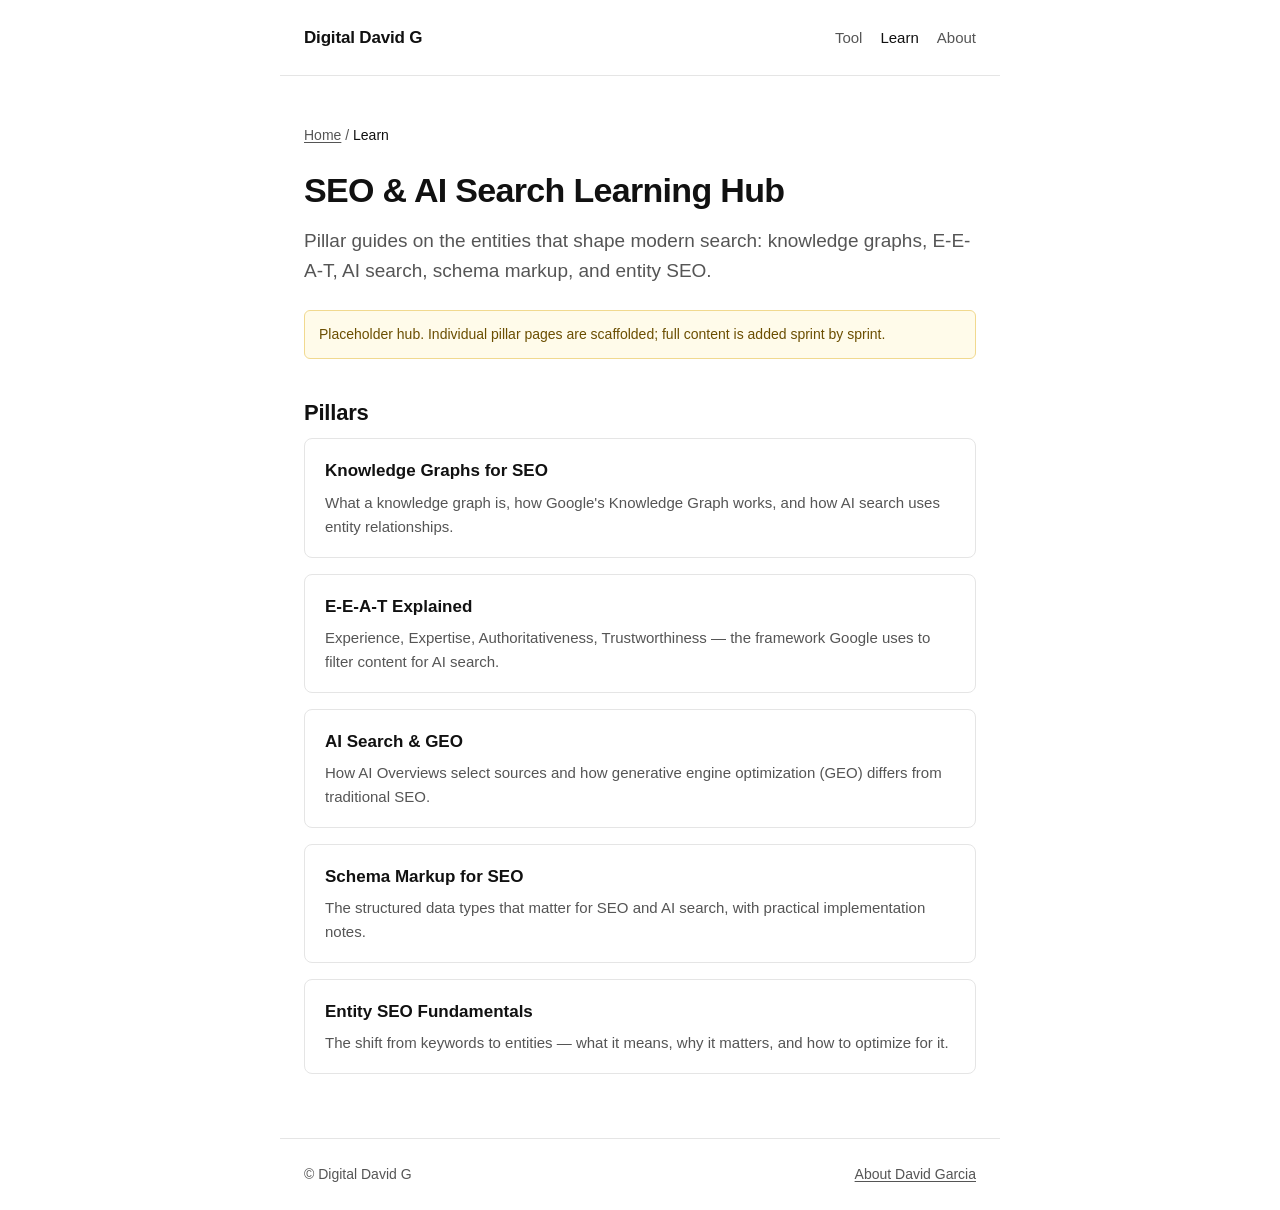
==== learn/index.html @ 8f2534fd "Sprint 0: scaffold /learn, /tool, /about alongside existing site Adds static HTML pages for the know" ====
<!doctype html>
<html lang="en">
<head>
  <meta charset="utf-8">
  <meta name="viewport" content="width=device-width, initial-scale=1">
  <title>SEO & AI Search Learning Hub — Knowledge Graphs, E-E-A-T, Schema | Digital David G</title>
  <meta name="description" content="Learn SEO, AI search, knowledge graphs, E-E-A-T, schema markup, and entity SEO — explained for marketers and business owners by David Garcia.">
  <link rel="canonical" href="https://digitaldavidg.com/learn/">
  <meta property="og:type" content="website">
  <meta property="og:url" content="https://digitaldavidg.com/learn/">
  <meta property="og:title" content="SEO & AI Search Learning Hub">
  <meta property="og:description" content="Pillars on knowledge graphs, E-E-A-T, AI search, schema markup, and entity SEO.">
  <meta property="og:site_name" content="Digital David G">
  <meta name="twitter:card" content="summary_large_image">
  <link rel="stylesheet" href="/assets/css/site.css">
  <script type="application/ld+json">
  {
    "@context": "https://schema.org",
    "@type": "CollectionPage",
    "@id": "https://digitaldavidg.com/learn/#webpage",
    "url": "https://digitaldavidg.com/learn/",
    "name": "SEO & AI Search Learning Hub",
    "description": "Pillar pages on knowledge graphs, E-E-A-T, AI search, schema markup, and entity SEO.",
    "isPartOf": { "@id": "https://digitaldavidg.com/#website" },
    "about": [
      { "@type": "Thing", "name": "Knowledge graph" },
      { "@type": "Thing", "name": "E-E-A-T" },
      { "@type": "Thing", "name": "AI search" },
      { "@type": "Thing", "name": "Schema markup" },
      { "@type": "Thing", "name": "Entity SEO" }
    ]
  }
  </script>
  <script type="application/ld+json">
  {
    "@context": "https://schema.org",
    "@type": "BreadcrumbList",
    "itemListElement": [
      { "@type": "ListItem", "position": 1, "name": "Home", "item": "https://digitaldavidg.com/" },
      { "@type": "ListItem", "position": 2, "name": "Learn", "item": "https://digitaldavidg.com/learn/" }
    ]
  }
  </script>
</head>
<body>
  <header class="site-header">
    <a class="brand" href="/">Digital David G</a>
    <nav class="site-nav" aria-label="Primary">
      <a href="/tool/">Tool</a>
      <a href="/learn/" aria-current="page">Learn</a>
      <a href="/about/">About</a>
    </nav>
  </header>

  <main>
    <nav class="breadcrumbs" aria-label="Breadcrumb">
      <a href="/">Home</a> / <span aria-current="page">Learn</span>
    </nav>

    <h1>SEO &amp; AI Search Learning Hub</h1>
    <p class="lede">Pillar guides on the entities that shape modern search: knowledge graphs, E-E-A-T, AI search, schema markup, and entity SEO.</p>

    <p class="placeholder-note">Placeholder hub. Individual pillar pages are scaffolded; full content is added sprint by sprint.</p>

    <h2>Pillars</h2>
    <ul class="pillar-list">
      <li>
        <a href="/learn/knowledge-graphs/">Knowledge Graphs for SEO</a>
        <p>What a knowledge graph is, how Google's Knowledge Graph works, and how AI search uses entity relationships.</p>
      </li>
      <li>
        <a href="/learn/eeat/">E-E-A-T Explained</a>
        <p>Experience, Expertise, Authoritativeness, Trustworthiness — the framework Google uses to filter content for AI search.</p>
      </li>
      <li>
        <a href="/learn/ai-search/">AI Search &amp; GEO</a>
        <p>How AI Overviews select sources and how generative engine optimization (GEO) differs from traditional SEO.</p>
      </li>
      <li>
        <a href="/learn/schema/">Schema Markup for SEO</a>
        <p>The structured data types that matter for SEO and AI search, with practical implementation notes.</p>
      </li>
      <li>
        <a href="/learn/entity-seo/">Entity SEO Fundamentals</a>
        <p>The shift from keywords to entities — what it means, why it matters, and how to optimize for it.</p>
      </li>
    </ul>
  </main>

  <footer class="site-footer">
    <span>&copy; Digital David G</span>
    <span><a href="/about/">About David Garcia</a></span>
  </footer>
</body>
</html>
---- assets/css/site.css ----
/* Minimal placeholder stylesheet for new /learn/, /tool/, /about/ pages.
   The existing root index.html is not in this repo, so these pages ship with
   a neutral style meant to be replaced once the site's visual language is
   available. Keep structure; swap tokens. */

:root {
  --ink: #111;
  --ink-muted: #555;
  --rule: #e5e5e5;
  --accent: #0b3b6f;
  --bg: #fff;
  --max-width: 720px;
  --font-sans: -apple-system, BlinkMacSystemFont, "Segoe UI", Roboto,
    "Helvetica Neue", Arial, sans-serif;
}

* { box-sizing: border-box; }

html, body { margin: 0; padding: 0; }

body {
  font-family: var(--font-sans);
  color: var(--ink);
  background: var(--bg);
  line-height: 1.6;
  font-size: 17px;
  -webkit-font-smoothing: antialiased;
}

a { color: var(--accent); text-decoration: underline; text-underline-offset: 2px; }
a:hover { text-decoration: none; }

.site-header,
.site-footer {
  max-width: var(--max-width);
  margin: 0 auto;
  padding: 24px 24px;
}

.site-header {
  display: flex;
  align-items: center;
  justify-content: space-between;
  border-bottom: 1px solid var(--rule);
  flex-wrap: wrap;
  gap: 12px;
}

.site-header .brand {
  font-weight: 600;
  color: var(--ink);
  text-decoration: none;
  letter-spacing: -0.01em;
}

.site-nav {
  display: flex;
  gap: 18px;
  flex-wrap: wrap;
  font-size: 15px;
}

.site-nav a { color: var(--ink-muted); text-decoration: none; }
.site-nav a:hover,
.site-nav a[aria-current="page"] { color: var(--ink); }

main {
  max-width: var(--max-width);
  margin: 0 auto;
  padding: 48px 24px 64px;
}

.breadcrumbs {
  font-size: 14px;
  color: var(--ink-muted);
  margin-bottom: 24px;
}
.breadcrumbs a { color: var(--ink-muted); }
.breadcrumbs span[aria-current="page"] { color: var(--ink); }

h1 {
  font-size: 34px;
  line-height: 1.15;
  letter-spacing: -0.02em;
  margin: 0 0 16px;
}

h2 {
  font-size: 22px;
  line-height: 1.25;
  margin: 40px 0 12px;
  letter-spacing: -0.01em;
}

p { margin: 0 0 16px; }

.lede {
  font-size: 19px;
  color: var(--ink-muted);
  margin-bottom: 24px;
}

.pillar-list {
  list-style: none;
  padding: 0;
  margin: 0;
  display: grid;
  gap: 16px;
}

.pillar-list li {
  border: 1px solid var(--rule);
  border-radius: 8px;
  padding: 18px 20px;
}

.pillar-list a { color: var(--ink); text-decoration: none; font-weight: 600; }
.pillar-list a:hover { color: var(--accent); }
.pillar-list p { margin: 6px 0 0; color: var(--ink-muted); font-size: 15px; }

.site-footer {
  border-top: 1px solid var(--rule);
  color: var(--ink-muted);
  font-size: 14px;
  display: flex;
  justify-content: space-between;
  flex-wrap: wrap;
  gap: 12px;
}
.site-footer a { color: var(--ink-muted); }

.placeholder-note {
  background: #fffbea;
  border: 1px solid #f1d98f;
  color: #6b4e00;
  padding: 12px 14px;
  border-radius: 6px;
  font-size: 14px;
  margin: 24px 0;
}
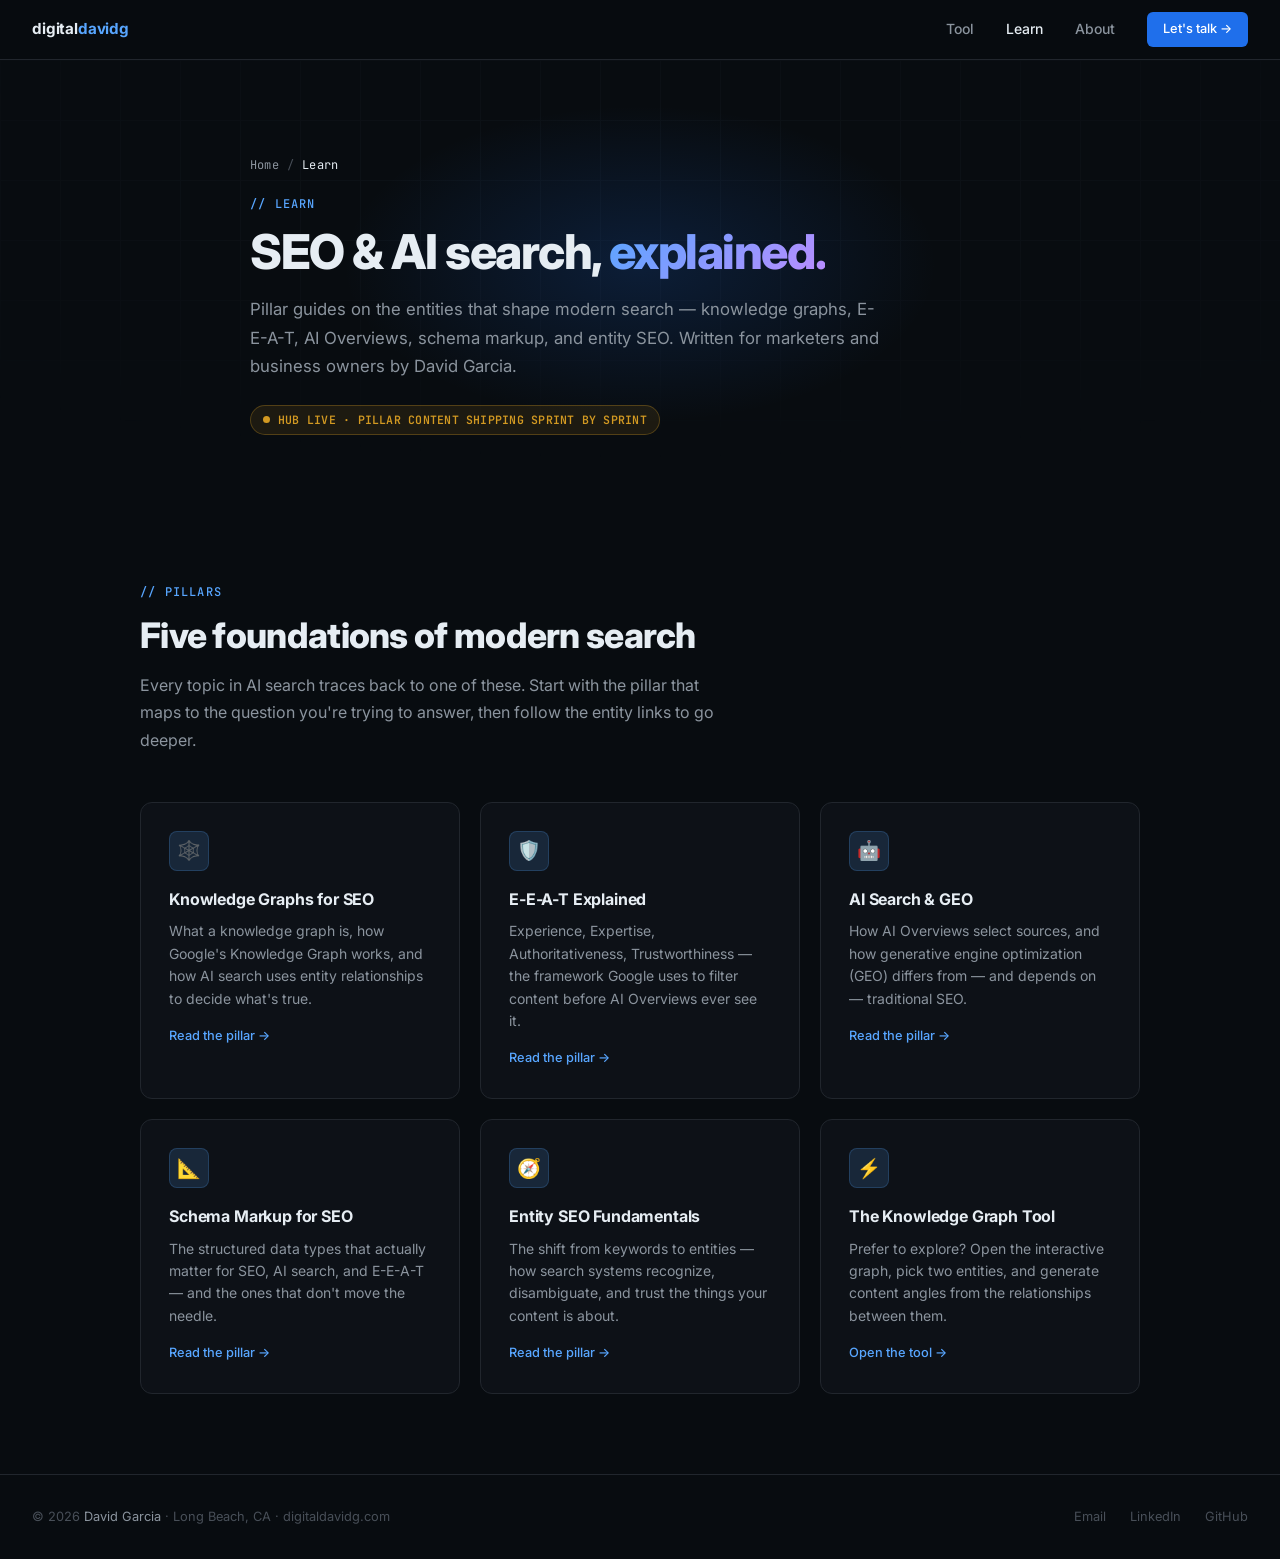
==== commit 027f86e9: "Restyle new pages to match existing digitaldavidg.com dark theme Pulled the design tokens (bg/surfac" ====
--- a/learn/index.html
+++ b/learn/index.html
@@ -3,7 +3,7 @@
 <head>
   <meta charset="utf-8">
   <meta name="viewport" content="width=device-width, initial-scale=1">
-  <title>SEO & AI Search Learning Hub — Knowledge Graphs, E-E-A-T, Schema | Digital David G</title>
+  <title>SEO &amp; AI Search Learning Hub — Knowledge Graphs, E-E-A-T, Schema | Digital David G</title>
   <meta name="description" content="Learn SEO, AI search, knowledge graphs, E-E-A-T, schema markup, and entity SEO — explained for marketers and business owners by David Garcia.">
   <link rel="canonical" href="https://digitaldavidg.com/learn/">
   <meta property="og:type" content="website">
@@ -12,7 +12,11 @@
   <meta property="og:description" content="Pillars on knowledge graphs, E-E-A-T, AI search, schema markup, and entity SEO.">
   <meta property="og:site_name" content="Digital David G">
   <meta name="twitter:card" content="summary_large_image">
+  <link rel="preconnect" href="https://fonts.googleapis.com">
+  <link rel="preconnect" href="https://fonts.gstatic.com" crossorigin>
+  <link href="https://fonts.googleapis.com/css2?family=Inter:wght@300;400;500;600;700;800;900&family=JetBrains+Mono:wght@400;500&display=swap" rel="stylesheet">
   <link rel="stylesheet" href="/assets/css/site.css">
+
   <script type="application/ld+json">
   {
     "@context": "https://schema.org",
@@ -43,53 +47,88 @@
   </script>
 </head>
 <body>
-  <header class="site-header">
-    <a class="brand" href="/">Digital David G</a>
-    <nav class="site-nav" aria-label="Primary">
+
+  <nav class="site-nav">
+    <a href="/" class="nav-logo">digital<span>davidg</span></a>
+    <div class="nav-links">
       <a href="/tool/">Tool</a>
       <a href="/learn/" aria-current="page">Learn</a>
       <a href="/about/">About</a>
-    </nav>
-  </header>
+      <a href="/#connect" class="nav-cta">Let's talk →</a>
+    </div>
+  </nav>
 
   <main>
-    <nav class="breadcrumbs" aria-label="Breadcrumb">
-      <a href="/">Home</a> / <span aria-current="page">Learn</span>
-    </nav>
+    <section class="page-hero">
+      <div class="page-hero-grid"></div>
+      <div class="page-hero-glow"></div>
+      <div class="page-hero-inner">
+        <nav class="breadcrumbs" aria-label="Breadcrumb">
+          <a href="/">Home</a><span class="sep">/</span><span aria-current="page">Learn</span>
+        </nav>
+        <div class="section-label">// learn</div>
+        <h1 class="page-title">SEO &amp; AI search, <em>explained.</em></h1>
+        <p class="page-lede">Pillar guides on the entities that shape modern search — knowledge graphs, E-E-A-T, AI Overviews, schema markup, and entity SEO. Written for marketers and business owners by David Garcia.</p>
+        <div class="status-badge status-placeholder">Hub live · pillar content shipping sprint by sprint</div>
+      </div>
+    </section>
 
-    <h1>SEO &amp; AI Search Learning Hub</h1>
-    <p class="lede">Pillar guides on the entities that shape modern search: knowledge graphs, E-E-A-T, AI search, schema markup, and entity SEO.</p>
+    <section>
+      <div class="section-inner">
+        <div class="section-label">// pillars</div>
+        <h2 class="section-title">Five foundations of modern search</h2>
+        <p class="section-body">Every topic in AI search traces back to one of these. Start with the pillar that maps to the question you're trying to answer, then follow the entity links to go deeper.</p>
 
-    <p class="placeholder-note">Placeholder hub. Individual pillar pages are scaffolded; full content is added sprint by sprint.</p>
-
-    <h2>Pillars</h2>
-    <ul class="pillar-list">
-      <li>
-        <a href="/learn/knowledge-graphs/">Knowledge Graphs for SEO</a>
-        <p>What a knowledge graph is, how Google's Knowledge Graph works, and how AI search uses entity relationships.</p>
-      </li>
-      <li>
-        <a href="/learn/eeat/">E-E-A-T Explained</a>
-        <p>Experience, Expertise, Authoritativeness, Trustworthiness — the framework Google uses to filter content for AI search.</p>
-      </li>
-      <li>
-        <a href="/learn/ai-search/">AI Search &amp; GEO</a>
-        <p>How AI Overviews select sources and how generative engine optimization (GEO) differs from traditional SEO.</p>
-      </li>
-      <li>
-        <a href="/learn/schema/">Schema Markup for SEO</a>
-        <p>The structured data types that matter for SEO and AI search, with practical implementation notes.</p>
-      </li>
-      <li>
-        <a href="/learn/entity-seo/">Entity SEO Fundamentals</a>
-        <p>The shift from keywords to entities — what it means, why it matters, and how to optimize for it.</p>
-      </li>
-    </ul>
+        <div class="card-grid">
+          <a class="card" href="/learn/knowledge-graphs/">
+            <div class="card-icon">🕸️</div>
+            <h3>Knowledge Graphs for SEO</h3>
+            <p>What a knowledge graph is, how Google's Knowledge Graph works, and how AI search uses entity relationships to decide what's true.</p>
+            <div class="card-link">Read the pillar →</div>
+          </a>
+          <a class="card" href="/learn/eeat/">
+            <div class="card-icon">🛡️</div>
+            <h3>E-E-A-T Explained</h3>
+            <p>Experience, Expertise, Authoritativeness, Trustworthiness — the framework Google uses to filter content before AI Overviews ever see it.</p>
+            <div class="card-link">Read the pillar →</div>
+          </a>
+          <a class="card" href="/learn/ai-search/">
+            <div class="card-icon">🤖</div>
+            <h3>AI Search &amp; GEO</h3>
+            <p>How AI Overviews select sources, and how generative engine optimization (GEO) differs from — and depends on — traditional SEO.</p>
+            <div class="card-link">Read the pillar →</div>
+          </a>
+          <a class="card" href="/learn/schema/">
+            <div class="card-icon">📐</div>
+            <h3>Schema Markup for SEO</h3>
+            <p>The structured data types that actually matter for SEO, AI search, and E-E-A-T — and the ones that don't move the needle.</p>
+            <div class="card-link">Read the pillar →</div>
+          </a>
+          <a class="card" href="/learn/entity-seo/">
+            <div class="card-icon">🧭</div>
+            <h3>Entity SEO Fundamentals</h3>
+            <p>The shift from keywords to entities — how search systems recognize, disambiguate, and trust the things your content is about.</p>
+            <div class="card-link">Read the pillar →</div>
+          </a>
+          <a class="card" href="/tool/">
+            <div class="card-icon">⚡</div>
+            <h3>The Knowledge Graph Tool</h3>
+            <p>Prefer to explore? Open the interactive graph, pick two entities, and generate content angles from the relationships between them.</p>
+            <div class="card-link">Open the tool →</div>
+          </a>
+        </div>
+      </div>
+    </section>
   </main>
 
   <footer class="site-footer">
-    <span>&copy; Digital David G</span>
-    <span><a href="/about/">About David Garcia</a></span>
+    <div class="footer-left">© 2026 <span>David Garcia</span> · Long Beach, CA · digitaldavidg.com</div>
+    <div class="footer-links">
+      <a href="mailto:david@digitaldavidg.com">Email</a>
+      <a href="https://linkedin.com/in/digitaldavidg" target="_blank" rel="noopener">LinkedIn</a>
+      <a href="https://github.com/digitaldavidg" target="_blank" rel="noopener">GitHub</a>
+    </div>
   </footer>
+
 </body>
 </html>
--- a/assets/css/site.css
+++ b/assets/css/site.css
@@ -1,140 +1,284 @@
-/* Minimal placeholder stylesheet for new /learn/, /tool/, /about/ pages.
-   The existing root index.html is not in this repo, so these pages ship with
-   a neutral style meant to be replaced once the site's visual language is
-   available. Keep structure; swap tokens. */
+/* Shared styles for /learn/, /tool/, /about/ pages.
+   Matches the tokens, typography, and component patterns from /index.html. */
+
+*, *::before, *::after { box-sizing: border-box; margin: 0; padding: 0; }
 
 :root {
-  --ink: #111;
-  --ink-muted: #555;
-  --rule: #e5e5e5;
-  --accent: #0b3b6f;
-  --bg: #fff;
-  --max-width: 720px;
-  --font-sans: -apple-system, BlinkMacSystemFont, "Segoe UI", Roboto,
-    "Helvetica Neue", Arial, sans-serif;
-}
-
-* { box-sizing: border-box; }
-
-html, body { margin: 0; padding: 0; }
+  --bg: #080c10;
+  --surface: #0d1117;
+  --surface2: #161b22;
+  --border: #21262d;
+  --border-subtle: #161b22;
+  --text: #e6edf3;
+  --text-muted: #8b949e;
+  --text-faint: #484f58;
+  --accent: #58a6ff;
+  --accent-dim: #1f6feb;
+  --accent-glow: rgba(88,166,255,0.15);
+  --green: #3fb950;
+  --green-dim: #238636;
+  --orange: #d29922;
+  --purple: #bc8cff;
+  --font: 'Inter', sans-serif;
+  --mono: 'JetBrains Mono', monospace;
+}
+
+html { scroll-behavior: smooth; }
 
 body {
-  font-family: var(--font-sans);
-  color: var(--ink);
+  font-family: var(--font);
   background: var(--bg);
+  color: var(--text);
   line-height: 1.6;
-  font-size: 17px;
-  -webkit-font-smoothing: antialiased;
-}
-
-a { color: var(--accent); text-decoration: underline; text-underline-offset: 2px; }
-a:hover { text-decoration: none; }
-
-.site-header,
-.site-footer {
-  max-width: var(--max-width);
-  margin: 0 auto;
-  padding: 24px 24px;
-}
-
-.site-header {
-  display: flex;
-  align-items: center;
-  justify-content: space-between;
-  border-bottom: 1px solid var(--rule);
-  flex-wrap: wrap;
-  gap: 12px;
-}
-
-.site-header .brand {
-  font-weight: 600;
-  color: var(--ink);
-  text-decoration: none;
-  letter-spacing: -0.01em;
-}
-
-.site-nav {
-  display: flex;
-  gap: 18px;
-  flex-wrap: wrap;
-  font-size: 15px;
-}
-
-.site-nav a { color: var(--ink-muted); text-decoration: none; }
-.site-nav a:hover,
-.site-nav a[aria-current="page"] { color: var(--ink); }
-
+  overflow-x: hidden;
+}
+
+a { color: var(--accent); text-decoration: none; }
+a:hover { color: #79b9ff; }
+
+/* ─── NAV ─── */
+nav.site-nav {
+  position: fixed; top: 0; left: 0; right: 0; z-index: 100;
+  display: flex; align-items: center; justify-content: space-between;
+  padding: 0 2rem; height: 60px;
+  background: rgba(8,12,16,0.85);
+  backdrop-filter: blur(12px);
+  border-bottom: 1px solid var(--border);
+}
+.nav-logo {
+  font-weight: 700; font-size: 0.95rem; letter-spacing: -0.01em;
+  color: var(--text); text-decoration: none;
+}
+.nav-logo span { color: var(--accent); }
+.nav-links { display: flex; gap: 2rem; align-items: center; }
+.nav-links a {
+  color: var(--text-muted); text-decoration: none; font-size: 0.875rem;
+  font-weight: 500; transition: color 0.2s;
+}
+.nav-links a:hover,
+.nav-links a[aria-current="page"] { color: var(--text); }
+.nav-cta {
+  background: var(--accent-dim); color: #fff !important;
+  padding: 0.45rem 1rem; border-radius: 6px; font-size: 0.8rem !important;
+  transition: background 0.2s !important;
+}
+.nav-cta:hover { background: var(--accent) !important; color: var(--bg) !important; }
+
+/* ─── PAGE / SECTION ─── */
 main {
-  max-width: var(--max-width);
-  margin: 0 auto;
-  padding: 48px 24px 64px;
+  padding-top: 60px; /* clear fixed nav */
+}
+
+section { padding: 5rem 2rem; }
+.section-inner { max-width: 1000px; margin: 0 auto; }
+
+.page-hero {
+  position: relative; overflow: hidden;
+  padding: 6rem 2rem 3rem;
+}
+.page-hero-grid {
+  position: absolute; inset: 0;
+  background-image:
+    linear-gradient(var(--border-subtle) 1px, transparent 1px),
+    linear-gradient(90deg, var(--border-subtle) 1px, transparent 1px);
+  background-size: 60px 60px;
+  mask-image: radial-gradient(ellipse 80% 60% at 50% 30%, black 30%, transparent 100%);
+  opacity: 0.35;
+  pointer-events: none;
+}
+.page-hero-glow {
+  position: absolute; top: 10%; left: 50%; transform: translateX(-50%);
+  width: 600px; height: 320px;
+  background: radial-gradient(ellipse, rgba(31,111,235,0.18) 0%, transparent 70%);
+  pointer-events: none;
+}
+.page-hero-inner {
+  position: relative; z-index: 1;
+  max-width: 780px; margin: 0 auto;
 }
 
 .breadcrumbs {
-  font-size: 14px;
-  color: var(--ink-muted);
-  margin-bottom: 24px;
-}
-.breadcrumbs a { color: var(--ink-muted); }
-.breadcrumbs span[aria-current="page"] { color: var(--ink); }
-
-h1 {
-  font-size: 34px;
-  line-height: 1.15;
-  letter-spacing: -0.02em;
-  margin: 0 0 16px;
-}
-
-h2 {
-  font-size: 22px;
-  line-height: 1.25;
-  margin: 40px 0 12px;
-  letter-spacing: -0.01em;
-}
-
-p { margin: 0 0 16px; }
-
-.lede {
-  font-size: 19px;
-  color: var(--ink-muted);
-  margin-bottom: 24px;
-}
-
-.pillar-list {
-  list-style: none;
-  padding: 0;
-  margin: 0;
+  font-family: var(--mono); font-size: 0.75rem;
+  color: var(--text-faint); letter-spacing: 0.02em;
+  margin-bottom: 1.25rem;
+  display: flex; gap: 0.5rem; flex-wrap: wrap;
+}
+.breadcrumbs a { color: var(--text-muted); text-decoration: none; }
+.breadcrumbs a:hover { color: var(--text); }
+.breadcrumbs span[aria-current="page"] { color: var(--text); }
+.breadcrumbs .sep { color: var(--text-faint); }
+
+.section-label {
+  font-family: var(--mono); font-size: 0.75rem; font-weight: 500;
+  color: var(--accent); letter-spacing: 0.1em; text-transform: uppercase;
+  margin-bottom: 0.75rem;
+}
+
+h1.page-title {
+  font-size: clamp(2rem, 4.5vw, 3rem); font-weight: 800;
+  line-height: 1.1; letter-spacing: -0.03em; margin-bottom: 1rem;
+}
+h1.page-title em {
+  font-style: normal;
+  background: linear-gradient(135deg, var(--accent) 0%, var(--purple) 100%);
+  -webkit-background-clip: text; -webkit-text-fill-color: transparent;
+}
+
+.page-lede {
+  font-size: 1.05rem; color: var(--text-muted);
+  max-width: 640px; margin-bottom: 1.5rem; line-height: 1.7;
+}
+
+.section-title {
+  font-size: clamp(1.6rem, 3vw, 2.2rem); font-weight: 800;
+  letter-spacing: -0.02em; margin-bottom: 1rem; line-height: 1.2;
+}
+.section-body {
+  font-size: 1rem; color: var(--text-muted); max-width: 600px;
+  line-height: 1.7; margin-bottom: 3rem;
+}
+
+/* ─── STATUS / BADGES ─── */
+.status-badge {
+  display: inline-flex; align-items: center; gap: 0.5rem;
+  font-family: var(--mono);
+  font-size: 0.72rem; font-weight: 600;
+  padding: 0.3rem 0.75rem; border-radius: 20px;
+  letter-spacing: 0.02em; text-transform: uppercase;
+  margin-bottom: 1.25rem;
+}
+.status-placeholder {
+  background: rgba(210,153,34,0.1);
+  border: 1px solid rgba(210,153,34,0.3);
+  color: var(--orange);
+}
+.status-placeholder::before {
+  content: ''; width: 7px; height: 7px; border-radius: 50%;
+  background: var(--orange);
+}
+
+/* ─── CARD GRIDS ─── */
+.card-grid {
   display: grid;
-  gap: 16px;
-}
-
-.pillar-list li {
-  border: 1px solid var(--rule);
-  border-radius: 8px;
-  padding: 18px 20px;
-}
-
-.pillar-list a { color: var(--ink); text-decoration: none; font-weight: 600; }
-.pillar-list a:hover { color: var(--accent); }
-.pillar-list p { margin: 6px 0 0; color: var(--ink-muted); font-size: 15px; }
-
-.site-footer {
-  border-top: 1px solid var(--rule);
-  color: var(--ink-muted);
-  font-size: 14px;
-  display: flex;
-  justify-content: space-between;
-  flex-wrap: wrap;
-  gap: 12px;
-}
-.site-footer a { color: var(--ink-muted); }
-
-.placeholder-note {
-  background: #fffbea;
-  border: 1px solid #f1d98f;
-  color: #6b4e00;
-  padding: 12px 14px;
-  border-radius: 6px;
-  font-size: 14px;
-  margin: 24px 0;
-}
+  grid-template-columns: repeat(auto-fit, minmax(280px, 1fr));
+  gap: 1.25rem;
+}
+
+.card {
+  background: var(--surface); border: 1px solid var(--border);
+  border-radius: 12px; padding: 1.75rem;
+  transition: border-color 0.2s, transform 0.2s;
+  position: relative; overflow: hidden;
+  text-decoration: none; color: inherit; display: block;
+}
+.card::before {
+  content: ''; position: absolute; top: 0; left: 0; right: 0; height: 2px;
+  background: linear-gradient(90deg, transparent, var(--accent), transparent);
+  opacity: 0; transition: opacity 0.3s;
+}
+.card:hover { border-color: var(--accent-dim); transform: translateY(-2px); color: inherit; }
+.card:hover::before { opacity: 1; }
+
+.card-icon {
+  width: 40px; height: 40px; border-radius: 8px;
+  background: var(--accent-glow); border: 1px solid rgba(88,166,255,0.2);
+  display: flex; align-items: center; justify-content: center;
+  font-size: 1.2rem; margin-bottom: 1rem;
+}
+.card h3 {
+  font-size: 1rem; font-weight: 700; margin-bottom: 0.5rem;
+  letter-spacing: -0.01em; color: var(--text);
+}
+.card p {
+  font-size: 0.875rem; color: var(--text-muted); line-height: 1.6;
+}
+.card-link {
+  display: inline-flex; align-items: center; gap: 0.35rem;
+  font-size: 0.8rem; color: var(--accent); margin-top: 1rem; font-weight: 500;
+}
+
+.tag-row { display: flex; flex-wrap: wrap; gap: 0.4rem; margin-top: 1rem; }
+.tag {
+  font-family: var(--mono); font-size: 0.7rem; padding: 0.25rem 0.6rem;
+  border-radius: 4px; background: var(--surface2); color: var(--text-muted);
+  border: 1px solid var(--border);
+}
+
+/* ─── BUTTONS ─── */
+.btn-primary {
+  display: inline-flex; align-items: center; gap: 0.5rem;
+  background: var(--accent); color: var(--bg);
+  padding: 0.75rem 1.5rem; border-radius: 8px;
+  font-weight: 600; font-size: 0.9rem; text-decoration: none;
+  transition: all 0.2s; border: none; cursor: pointer;
+}
+.btn-primary:hover { background: #79b9ff; transform: translateY(-1px); color: var(--bg); }
+.btn-secondary {
+  display: inline-flex; align-items: center; gap: 0.5rem;
+  background: transparent; color: var(--text);
+  padding: 0.75rem 1.5rem; border-radius: 8px;
+  font-weight: 500; font-size: 0.9rem; text-decoration: none;
+  border: 1px solid var(--border); transition: all 0.2s;
+}
+.btn-secondary:hover { border-color: var(--accent); color: var(--accent); }
+.btn-row { display: flex; gap: 1rem; flex-wrap: wrap; }
+
+/* ─── TWO-COLUMN (about-style) ─── */
+.two-col {
+  display: grid; grid-template-columns: 1fr 1fr; gap: 4rem; align-items: start;
+}
+@media (max-width: 800px) { .two-col { grid-template-columns: 1fr; gap: 2rem; } }
+
+/* ─── CODE BLOCK VISUAL ─── */
+.code-block {
+  background: var(--surface); border: 1px solid var(--border);
+  border-radius: 12px; padding: 1.5rem;
+  font-family: var(--mono); font-size: 0.8rem;
+}
+.code-line { display: flex; gap: 1rem; padding: 0.2rem 0; }
+.line-num { color: var(--text-faint); min-width: 1.5rem; text-align: right; }
+.line-kw { color: var(--purple); }
+.line-fn { color: var(--accent); }
+.line-str { color: var(--green); }
+.line-cm { color: var(--text-faint); }
+.line-op { color: var(--orange); }
+.code-cursor {
+  display: inline-block; width: 2px; height: 1em;
+  background: var(--accent); animation: blink 1.1s step-end infinite;
+  vertical-align: text-bottom;
+}
+@keyframes blink { 50% { opacity: 0; } }
+
+/* ─── VALUES LIST ─── */
+.values-list { display: flex; flex-direction: column; gap: 1rem; margin-top: 1.5rem; }
+.value-item { display: flex; gap: 0.75rem; align-items: flex-start; }
+.value-dot {
+  width: 8px; height: 8px; border-radius: 50%;
+  background: var(--accent); margin-top: 0.45rem; flex-shrink: 0;
+}
+.value-item p { font-size: 0.875rem; color: var(--text-muted); line-height: 1.5; }
+.value-item strong { color: var(--text); display: block; font-size: 0.9rem; }
+
+/* ─── FOOTER ─── */
+footer.site-footer {
+  padding: 2rem; border-top: 1px solid var(--border);
+  display: flex; justify-content: space-between; align-items: center;
+  flex-wrap: wrap; gap: 1rem;
+}
+.footer-left { font-size: 0.8rem; color: var(--text-faint); }
+.footer-left span { color: var(--text-muted); }
+.footer-links { display: flex; gap: 1.5rem; }
+.footer-links a {
+  font-size: 0.8rem; color: var(--text-faint);
+  text-decoration: none; transition: color 0.2s;
+}
+.footer-links a:hover { color: var(--text-muted); }
+
+/* ─── MOBILE ─── */
+@media (max-width: 640px) {
+  nav.site-nav { padding: 0 1rem; }
+  .nav-links { gap: 1rem; }
+  .nav-links a:not(.nav-cta) { display: none; }
+  section { padding: 4rem 1.25rem; }
+  .page-hero { padding: 5rem 1.25rem 2rem; }
+}
